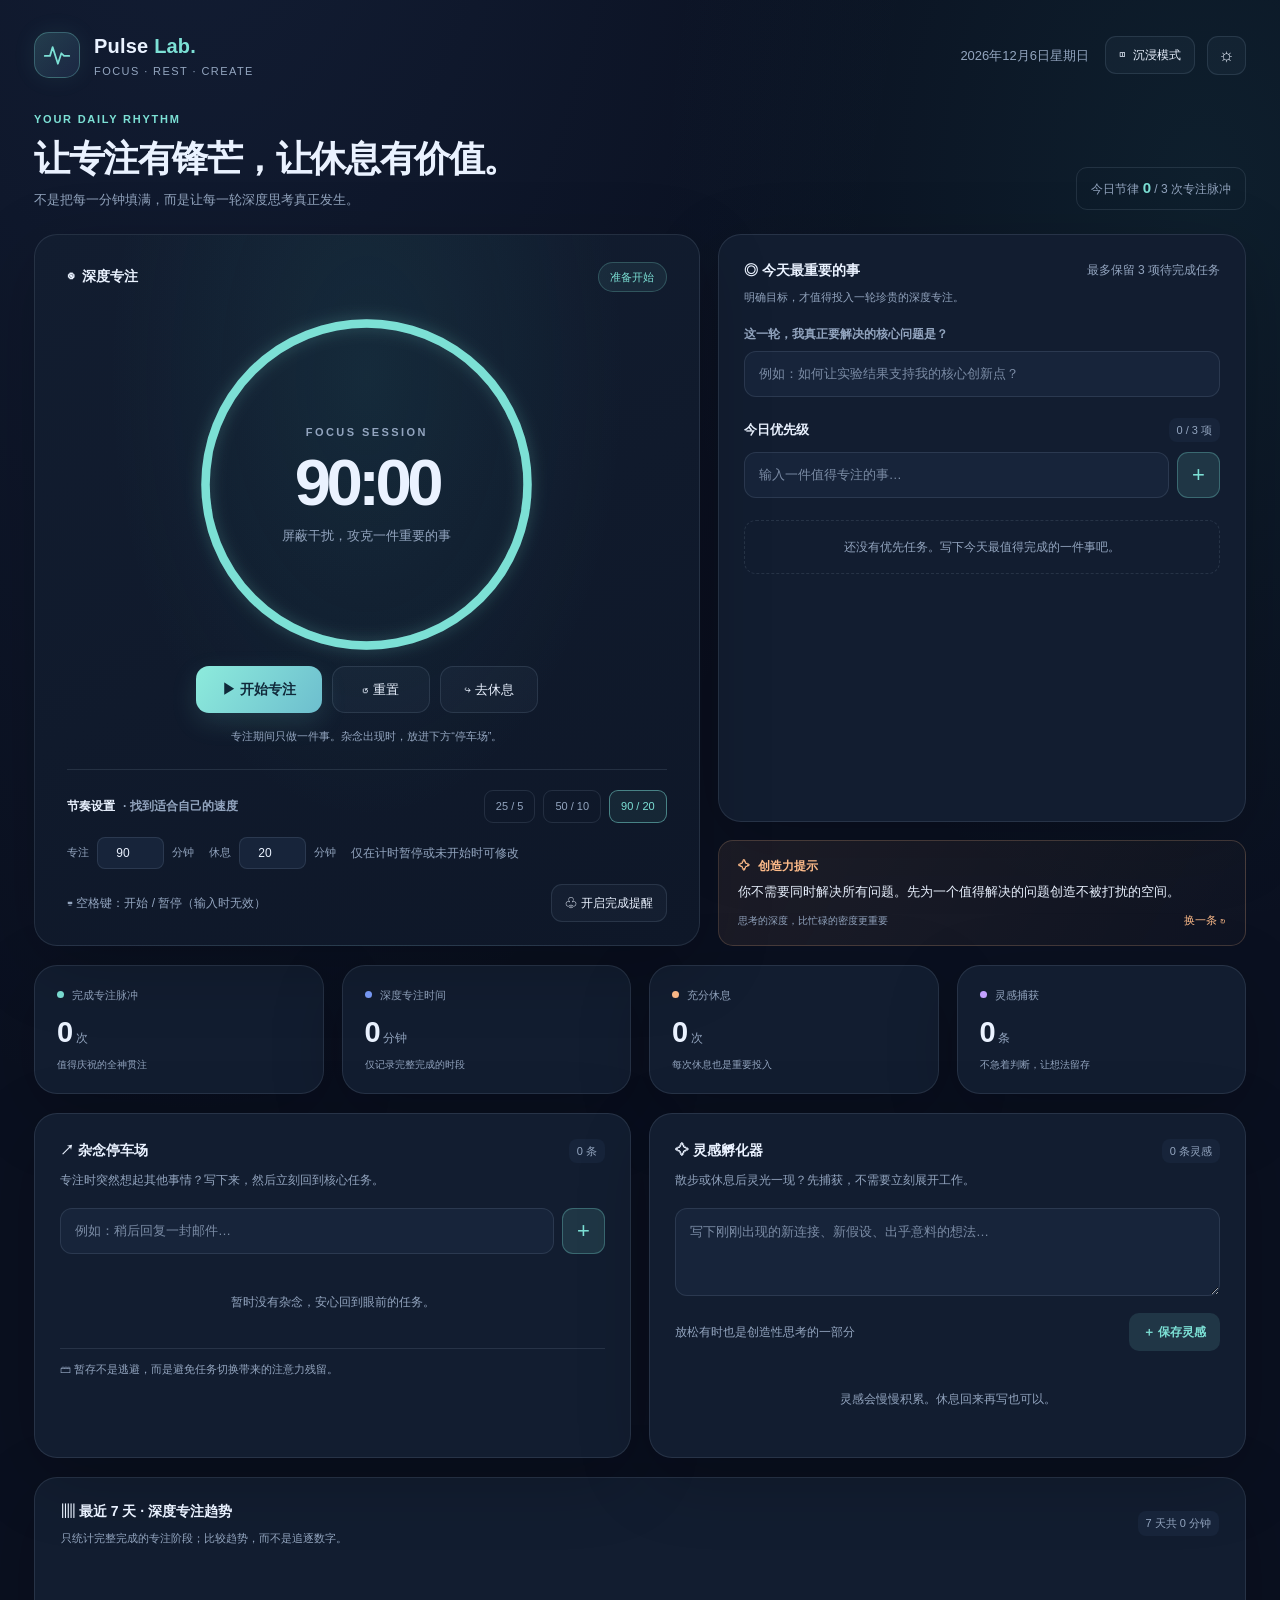
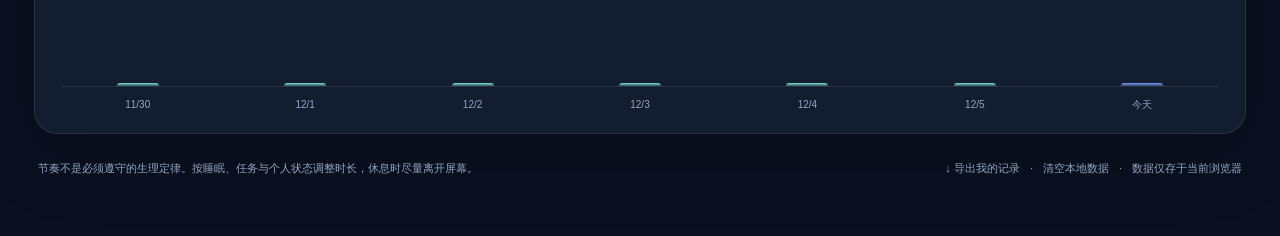
==== attention_control_pulse.html @ 379238f5 "Add interactive html page" ====
<!DOCTYPE html>
<html lang="zh-CN">
<head>
  <meta charset="UTF-8" />
  <meta name="viewport" content="width=device-width, initial-scale=1.0" />
  <meta name="color-scheme" content="dark light" />
  <meta name="description" content="专注脉冲：将深度专注、真正休息与灵感孵化组合为一套可持续的工作节奏。" />
  <title>Pulse Lab · 专注脉冲创造力工作台</title>
  <style>
    :root {
      --bg: #0a1020; --bg2:#0e1728; --card: #121d30; --card2: #17243a;
      --line: rgba(177,200,225,.13); --fg: #eaf2ff; --muted: #93a5bf;
      --accent: #7ce0d5; --accent2: #7b9dfb; --warm: #ffbc8a; --red: #ff8f9a;
      --shadow: 0 20px 75px rgba(0,0,0,.2); --radius: 23px;
    }
    body.light {
      --bg: #f3f7fb; --bg2:#eaf1f9; --card: #fff; --card2: #f2f7fc;
      --line: rgba(39,68,94,.13); --fg: #182b43; --muted: #697d97;
      --accent: #0b9689; --accent2: #5979df; --warm: #bb6a26; --red: #db5361;
      --shadow: 0 18px 55px rgba(37,61,104,.075);
    }
    * {box-sizing: border-box}
    html {scroll-behavior:smooth}
    body {margin:0; min-height:100vh; background:radial-gradient(ellipse at 15% -20%,rgba(73,115,180,.15),transparent 48%),radial-gradient(ellipse at 94% 10%,rgba(49,163,159,.10),transparent 32%),var(--bg);font-family:Inter,-apple-system,BlinkMacSystemFont,"Segoe UI","PingFang SC","Microsoft YaHei",sans-serif;color:var(--fg);line-height:1.5;transition:background .3s,color .3s}
    button,input,textarea {font:inherit} button{cursor:pointer} button:disabled{opacity:.48;cursor:not-allowed}
    button:focus-visible,input:focus-visible,textarea:focus-visible {outline:2px solid var(--accent);outline-offset:3px}
    .wrap{max-width:1390px;margin:0 auto;padding:31px 34px 55px}
    .header{display:flex;align-items:center;justify-content:space-between;gap:16px;padding-bottom:31px}
    .brand{display:flex;align-items:center;gap:14px}
    .logo{width:46px;height:46px;border:1px solid rgba(124,224,213,.3);border-radius:15px;display:grid;place-items:center;background:linear-gradient(135deg,rgba(124,224,213,.18),rgba(123,157,251,.1));box-shadow:0 0 25px rgba(124,224,213,.08)}
    .logo svg{width:28px;height:28px;stroke:var(--accent);fill:none;stroke-width:2;stroke-linecap:round;stroke-linejoin:round}
    .brand-name{font-size:20px;font-weight:800;letter-spacing:.01em}.brand-name span{color:var(--accent)}
    .brand-sub{font-size:11px;color:var(--muted);letter-spacing:.13em;margin-top:2px}
    .header-right{display:flex;align-items:center;gap:12px;flex-wrap:wrap;justify-content:flex-end}
    .date{font-size:13px;color:var(--muted);padding-right:4px}
    .iconbtn,.outline-btn,.ghostbtn{border:1px solid var(--line);background:rgba(128,155,195,.055);color:var(--fg);border-radius:11px;padding:9px 13px;font-size:12px;display:inline-flex;align-items:center;justify-content:center;gap:8px;transition:.2s}
    .iconbtn:hover,.outline-btn:hover,.ghostbtn:hover{background:rgba(128,155,195,.13);border-color:rgba(124,224,213,.35)}
    .iconbtn{width:39px;height:39px;padding:0;font-size:18px}
    .page-title{display:flex;align-items:flex-end;justify-content:space-between;gap:15px;margin-bottom:24px}
    h1{margin:0;font-size:clamp(24px,3.2vw,36px);letter-spacing:-.04em;line-height:1.2;font-weight:790}
    .lead{margin:10px 0 0;font-size:13px;color:var(--muted)}
    .eyebrow{font-size:11px;color:var(--accent);font-weight:800;letter-spacing:.16em;margin-bottom:10px}
    .daily-marker{border:1px solid var(--line);padding:9px 14px;border-radius:11px;color:var(--muted);font-size:12px;white-space:nowrap}
    .daily-marker b{color:var(--accent);font-size:15px}
    .primary-grid{display:grid;grid-template-columns:minmax(0,1.26fr) minmax(365px,1fr);gap:18px;align-items:stretch}
    .card{background:var(--card);border:1px solid var(--line);border-radius:var(--radius);box-shadow:var(--shadow);overflow:hidden}
    .timer-card{position:relative;background:radial-gradient(ellipse at 50% 20%,rgba(52,151,151,.12),transparent 55%),linear-gradient(154deg,var(--card),var(--bg2));padding:27px 32px 23px;min-height:584px}
    .timer-card.break{background:radial-gradient(ellipse at 50% 20%,rgba(255,178,119,.1),transparent 55%),linear-gradient(154deg,var(--card),var(--bg2))}
    .section-head{display:flex;align-items:center;justify-content:space-between;gap:12px}
    .section-label{display:flex;gap:8px;align-items:center;font-size:14px;font-weight:750}
    .small-muted{font-size:12px;color:var(--muted)}
    .status-pill{font-size:11px;letter-spacing:.02em;color:var(--accent);background:rgba(124,224,213,.08);border:1px solid rgba(124,224,213,.23);padding:6px 11px;border-radius:99px;white-space:nowrap}
    .timer-card.break .status-pill{color:var(--warm);background:rgba(255,188,138,.09);border-color:rgba(255,188,138,.24)}
    .ring-container{position:relative;margin:10px auto 0;width:min(365px,100%);aspect-ratio:1;display:grid;place-items:center}
    .timer-ring{width:100%;height:100%;transform:rotate(-90deg);overflow:visible}
    .ring-track,.ring-prog{fill:none;stroke-width:8}
    .ring-track{stroke:var(--line)}
    .ring-prog{stroke:var(--accent);stroke-linecap:round;stroke-dasharray:942.478;stroke-dashoffset:0;filter:drop-shadow(0 0 7px rgba(124,224,213,.28));transition:stroke-dashoffset .28s linear,stroke .25s}
    .timer-card.break .ring-prog{stroke:var(--warm);filter:drop-shadow(0 0 7px rgba(255,188,138,.25))}
    .ring-inner{position:absolute;display:flex;flex-direction:column;align-items:center;text-align:center;gap:5px}
    .ring-tag{font-size:11px;letter-spacing:.22em;color:var(--muted);font-weight:750}
    .time{font-variant-numeric:tabular-nums;font-size:clamp(52px,5.1vw,78px);line-height:1.17;font-weight:750;letter-spacing:-.07em}
    .ring-sub{font-size:13px;color:var(--muted);max-width:240px}
    .timer-controls{display:flex;justify-content:center;gap:10px;flex-wrap:wrap;margin-top:-1px}
    .primary-btn{background:linear-gradient(125deg,#8debdc,#6dbece);color:#10293a;border:0;border-radius:13px;padding:13px 26px;font-size:14px;font-weight:800;display:inline-flex;align-items:center;justify-content:center;gap:9px;box-shadow:0 9px 26px rgba(124,224,213,.15);transition:filter .2s,transform .2s}
    .primary-btn:hover{filter:brightness(1.07);transform:translateY(-1px)}
    .timer-card.break .primary-btn{background:linear-gradient(125deg,#ffd1a6,#efad83);box-shadow:0 9px 26px rgba(255,188,138,.12)}
    .control-btn{min-width:98px;padding:12px 16px;font-size:13px;border-radius:13px}
    .timer-hint{text-align:center;color:var(--muted);font-size:11px;margin-top:15px;min-height:18px}
    .settings{border-top:1px solid var(--line);margin-top:23px;padding-top:20px}
    .setting-head{display:flex;align-items:center;justify-content:space-between;gap:10px;margin-bottom:12px}
    .presets{display:flex;gap:8px;flex-wrap:wrap}
    .preset{font-size:11px;color:var(--muted);border:1px solid var(--line);background:transparent;border-radius:9px;padding:7px 11px;transition:.18s}
    .preset.active{color:var(--accent);border-color:rgba(124,224,213,.5);background:rgba(124,224,213,.075)}
    .setting-fields{display:flex;gap:15px;align-items:center;margin-top:14px;flex-wrap:wrap}
    .setting-fields label{font-size:11px;color:var(--muted);display:flex;align-items:center;gap:8px}
    .num{width:67px;background:var(--card2);color:var(--fg);border:1px solid var(--line);border-radius:8px;padding:6px 7px;text-align:center;font-size:12px}
    .num:disabled{opacity:.55}.timer-footer{display:flex;gap:10px;justify-content:space-between;margin-top:15px;align-items:center;flex-wrap:wrap}
    .right-stack{display:flex;flex-direction:column;gap:18px;min-width:0}
    .plan-card{padding:25px 25px 20px;flex:1;min-height:415px}
    .micro{font-size:11px;color:var(--muted);margin-top:8px}
    .question-label{display:block;margin:20px 0 8px;font-size:12px;color:var(--muted);font-weight:650}
    .question-input,.text-input,.text-area{width:100%;border:1px solid var(--line);border-radius:12px;background:var(--card2);color:var(--fg);padding:12px 14px;outline:0;font-size:13px;transition:border .2s}
    .question-input:focus,.text-input:focus,.text-area:focus{border-color:var(--accent)}
    input::placeholder,textarea::placeholder{color:var(--muted);opacity:.8}
    .mini-head{display:flex;justify-content:space-between;align-items:center;margin:21px 0 10px}
    .mini-head h3{margin:0;font-size:13px;font-weight:730}
    .countbadge{font-size:11px;color:var(--muted);background:var(--card2);border-radius:8px;padding:4px 8px}
    .task-form,.note-form{display:flex;gap:8px;align-items:stretch}
    .task-form .text-input,.note-form .text-input{flex:1;min-width:0}
    .addbtn{width:43px;flex:0 0 43px;border:1px solid rgba(124,224,213,.3);border-radius:11px;background:rgba(124,224,213,.13);font-size:22px;color:var(--accent)}
    .task-list{display:flex;flex-direction:column;gap:8px;margin-top:12px}
    .task{display:flex;align-items:center;gap:9px;background:var(--card2);border:1px solid transparent;border-radius:12px;padding:10px 9px;min-height:47px}
    .task.selected{border-color:rgba(124,224,213,.34);background:linear-gradient(90deg,rgba(124,224,213,.065),var(--card2))}
    .task.done{opacity:.62}
    .radio-task{width:18px;height:18px;flex:0 0 18px;accent-color:var(--accent);cursor:pointer}
    .task-title{flex:1;min-width:0;color:var(--fg);font-size:12px;overflow-wrap:anywhere;cursor:pointer}
    .task.done .task-title{text-decoration:line-through;color:var(--muted)}
    .task-count{font-size:10px;color:var(--muted);white-space:nowrap}
    .tiny-btn{background:transparent;color:var(--muted);font-size:15px;border:0;padding:3px 5px;border-radius:5px}
    .tiny-btn:hover{color:var(--red);background:rgba(255,133,152,.08)}
    .empty{color:var(--muted);font-size:12px;text-align:center;border:1px dashed var(--line);padding:17px 10px;border-radius:12px;margin-top:10px}
    .inspiration{border:1px solid rgba(255,188,138,.2);background:linear-gradient(120deg,rgba(255,188,138,.08),rgba(255,188,138,.025));border-radius:15px;padding:16px 19px}
    .inspiration h3{font-size:12px;color:var(--warm);margin:0 0 6px;font-weight:750;display:flex;align-items:center;gap:8px}
    .inspiration p{font-size:13px;line-height:1.65;margin:0;color:var(--fg)}
    .suggestion-actions{display:flex;justify-content:space-between;align-items:center;gap:8px;margin-top:10px}
    .suggestion-actions small{color:var(--muted);font-size:10px}
    .linkbtn{color:var(--warm);background:none;border:0;padding:0;font-size:11px}
    .stats{display:grid;grid-template-columns:repeat(4,minmax(0,1fr));gap:18px;margin:19px 0}
    .stat{padding:21px 22px}
    .stat-label{font-size:11px;color:var(--muted);display:flex;gap:8px;align-items:center}
    .stat-label .dot{width:7px;height:7px;border-radius:50%;background:var(--accent)}
    .stat:nth-child(2) .dot{background:var(--accent2)}.stat:nth-child(3) .dot{background:var(--warm)}.stat:nth-child(4) .dot{background:#c3a1ff}
    .stat-value{font-size:29px;font-weight:790;letter-spacing:-.045em;margin:8px 0 2px;font-variant-numeric:tabular-nums}
    .stat-value span{font-size:12px;color:var(--muted);font-weight:500;letter-spacing:0;margin-left:4px}
    .stat-caption{font-size:10px;color:var(--muted)}
    .bottom-grid{display:grid;grid-template-columns:1fr 1fr;gap:18px;align-items:start}
    .work-card{padding:25px;min-height:345px}
    .work-card p.desc{font-size:12px;color:var(--muted);margin:8px 0 19px}
    .text-area{resize:vertical;min-height:88px;line-height:1.7}
    .subactions{display:flex;justify-content:space-between;align-items:center;gap:10px;margin-top:10px}
    .small-primary{border:0;border-radius:10px;background:rgba(124,224,213,.13);color:var(--accent);font-weight:700;font-size:12px;padding:10px 14px}
    .notes{max-height:220px;overflow-y:auto;display:flex;flex-direction:column;gap:9px;margin-top:19px}
    .note{display:flex;align-items:flex-start;gap:10px;border-top:1px solid var(--line);padding:11px 0 0}
    .note-content{flex:1;min-width:0;font-size:12px;white-space:pre-wrap;overflow-wrap:anywhere;line-height:1.6}
    .note-meta{font-size:10px;color:var(--muted);margin-top:4px}
    .note-empty{padding:20px 2px;font-size:12px;color:var(--muted);text-align:center}
    .insight{border-top:1px solid var(--line);margin-top:17px;padding-top:12px;font-size:11px;color:var(--muted)}
    .chart-card{margin-top:19px;padding:23px 26px 21px}
    .chart-frame{display:flex;align-items:flex-end;justify-content:space-between;gap:14px;margin-top:24px;height:117px;border-bottom:1px solid var(--line)}
    .chart-col{flex:1;display:flex;align-items:center;flex-direction:column;justify-content:flex-end;gap:8px;height:100%;min-width:0;position:relative}
    .chart-bar{background:linear-gradient(180deg,var(--accent),rgba(124,224,213,.27));width:min(42px,72%);border-radius:7px 7px 0 0;min-height:3px;transition:height .25s;position:relative}
    .chart-bar.today{background:linear-gradient(180deg,var(--accent2),rgba(123,157,251,.28))}
    .chart-bar:hover{filter:brightness(1.18)}
    .chart-figure{position:absolute;top:-21px;left:50%;transform:translateX(-50%);font-size:10px;color:var(--muted);white-space:nowrap}
    .chart-days{display:grid;grid-template-columns:repeat(7,1fr);gap:14px;margin-top:10px;text-align:center;font-size:10px;color:var(--muted)}
    .footer{display:flex;gap:15px;align-items:center;justify-content:space-between;margin-top:22px;padding:0 4px;color:var(--muted);font-size:11px;flex-wrap:wrap}
    .footer-actions{display:flex;gap:10px;align-items:center}
    .footer-actions button{border:0;background:none;color:var(--muted);font-size:11px;padding:4px 0}
    .footer-actions button:hover{color:var(--accent)}
    #toast{position:fixed;bottom:24px;left:50%;transform:translate(-50%,16px);background:#263b4d;color:#f5fffd;padding:12px 20px;border:1px solid rgba(124,224,213,.22);border-radius:12px;box-shadow:0 16px 48px rgba(0,0,0,.3);font-size:13px;opacity:0;visibility:hidden;z-index:100;transition:.3s;max-width:min(95vw,500px);text-align:center}
    #toast.show{transform:translate(-50%,0);opacity:1;visibility:visible}
    .dialog-wrap{position:fixed;inset:0;background:rgba(2,9,20,.76);backdrop-filter:blur(9px);display:grid;place-items:center;padding:16px;z-index:200}
    .dialog-wrap[hidden]{display:none}
    .dialog{background:var(--card);border:1px solid var(--line);border-radius:23px;max-width:445px;width:100%;box-shadow:0 35px 100px rgba(0,0,0,.4);padding:28px}
    .dialog-tag{color:var(--accent);font-size:11px;font-weight:700;letter-spacing:.14em}
    .dialog h2{font-size:24px;margin:10px 0 6px}.dialog p{font-size:12px;color:var(--muted);margin:0 0 18px}
    .dialog textarea{min-height:100px}
    .dialog-actions{display:flex;gap:10px;justify-content:flex-end;margin-top:15px}
    .zen .wrap{max-width:950px;display:flex;flex-direction:column;align-items:stretch;min-height:100vh;justify-content:center}
    .zen .page-title,.zen .right-stack,.zen .stats,.zen .bottom-grid,.zen .chart-card,.zen .footer{display:none}
    .zen .primary-grid{display:block}.zen .timer-card{min-height:620px;box-shadow:0 0 100px rgba(124,224,213,.05)}
    .zen .timer-card .settings{display:none}.zen .ring-container{width:min(430px,100%)}
    @media(max-width:970px){.primary-grid{grid-template-columns:1fr}.right-stack{display:grid;grid-template-columns:1fr 1fr;align-items:stretch}.plan-card{min-height:0}.stats{gap:11px}.timer-card{min-height:0}}
    @media(max-width:670px){.wrap{padding:22px 15px 30px}.header{align-items:flex-start}.brand-name{font-size:17px}.header-right{gap:7px}.date{display:none}.page-title{align-items:flex-start;flex-direction:column}.primary-grid{gap:13px}.right-stack{grid-template-columns:1fr;gap:13px}.timer-card{padding:21px 17px 19px}.ring-container{width:min(340px,100%);margin:12px auto 0}.time{font-size:60px}.plan-card,.work-card{padding:20px}.stats{grid-template-columns:1fr 1fr;gap:11px;margin:13px 0}.stat{padding:17px}.stat-value{font-size:25px}.bottom-grid{grid-template-columns:1fr;gap:13px}.chart-card{margin-top:13px;padding:20px}.chart-frame{gap:8px}.chart-days{gap:8px}.footer{align-items:flex-start}.control-btn{min-width:78px}.presets{gap:6px}.setting-head{align-items:flex-start;flex-direction:column}.timer-controls{gap:8px}.primary-btn{padding:12px 18px}.zen .wrap{justify-content:flex-start}}
    @media(prefers-reduced-motion:reduce){*,*:before,*:after{scroll-behavior:auto!important;transition:none!important;animation:none!important}}
  </style>
</head>
<body>
  <div class="wrap">
    <header class="header">
      <div class="brand"><div class="logo" aria-hidden="true"><svg viewBox="0 0 32 32"><path d="M2 17h6l3-10 6 19 4-12 3 3h6"/></svg></div><div><div class="brand-name">Pulse <span>Lab.</span></div><div class="brand-sub">FOCUS · REST · CREATE</div></div></div>
      <div class="header-right"><span class="date" id="todayDate"></span><button class="outline-btn" id="zenBtn" title="隐藏其他模块，只保留计时器">◫ <span id="zenText">沉浸模式</span></button><button class="iconbtn" id="themeBtn" aria-label="切换深色或浅色主题" title="切换主题">☼</button></div>
    </header>
    <div class="page-title"><div><div class="eyebrow">YOUR DAILY RHYTHM</div><h1>让专注有锋芒，让休息有价值。</h1><p class="lead">不是把每一分钟填满，而是让每一轮深度思考真正发生。</p></div><div class="daily-marker">今日节律 <b id="marker">0</b> / 3 次专注脉冲</div></div>
    <main>
      <section class="primary-grid" aria-label="专注计时与任务规划">
        <div class="card timer-card" id="timerCard">
          <div class="section-head"><div class="section-label"><span aria-hidden="true">◉</span><span id="timerHeading">深度专注</span></div><span class="status-pill" id="timerStatus">准备开始</span></div>
          <div class="ring-container">
            <svg class="timer-ring" viewBox="0 0 340 340" aria-hidden="true"><circle class="ring-track" cx="170" cy="170" r="150"></circle><circle class="ring-prog" id="progressRing" cx="170" cy="170" r="150"></circle></svg>
            <div class="ring-inner"><div class="ring-tag" id="ringTag">FOCUS SESSION</div><div class="time" id="timeText" role="timer" aria-live="off">90:00</div><div class="ring-sub" id="ringSub">选定一项重要任务，屏蔽干扰</div></div>
          </div>
          <div class="timer-controls"><button class="primary-btn" id="startPauseBtn">▶ 开始专注</button><button class="outline-btn control-btn" id="resetBtn">↺ 重置</button><button class="outline-btn control-btn" id="skipBtn">↪ 去休息</button></div>
          <div class="timer-hint" id="timerHint">完成专注后，再进入真正的休息；两阶段不会自动连续播放。</div>
          <div class="settings">
            <div class="setting-head"><div class="section-label" style="font-size:12px">节奏设置 <span class="small-muted">· 找到适合自己的速度</span></div><div class="presets" role="group" aria-label="专注与休息时长预设"><button class="preset" data-focus="25" data-break="5">25 / 5</button><button class="preset" data-focus="50" data-break="10">50 / 10</button><button class="preset" data-focus="90" data-break="20">90 / 20</button></div></div>
            <div class="setting-fields"><label for="focusMin">专注 <input class="num" id="focusMin" type="number" min="5" max="180" step="5" value="90" inputmode="numeric" /> 分钟</label><label for="breakMin">休息 <input class="num" id="breakMin" type="number" min="1" max="60" step="1" value="20" inputmode="numeric" /> 分钟</label><span class="small-muted" id="settingsHint">仅在计时暂停或未开始时可修改</span></div>
            <div class="timer-footer"><span class="small-muted">⌨ 空格键：开始 / 暂停（输入时无效）</span><button class="ghostbtn" id="notifyBtn" title="允许系统通知用于完成提醒">♧ 开启完成提醒</button></div>
          </div>
        </div>
        <div class="right-stack">
          <div class="card plan-card">
            <div class="section-head"><div class="section-label">◎ 今天最重要的事</div><span class="small-muted">最多保留 3 项待完成任务</span></div>
            <p class="micro">明确目标，才值得投入一轮珍贵的深度专注。</p>
            <label class="question-label" for="coreQuestion">这一轮，我真正要解决的核心问题是？</label>
            <input class="question-input" type="text" maxlength="180" id="coreQuestion" placeholder="例如：如何让实验结果支持我的核心创新点？" />
            <div class="mini-head"><h3>今日优先级</h3><span class="countbadge" id="taskBadge">0 / 3 项</span></div>
            <form id="taskForm" class="task-form"><input id="taskInput" class="text-input" type="text" maxlength="120" autocomplete="off" placeholder="输入一件值得专注的事…" aria-label="添加任务" /><button class="addbtn" type="submit" aria-label="添加任务">+</button></form>
            <div class="task-list" id="taskList"></div>
          </div>
          <div class="inspiration"><h3>✧ <span id="promptTitle">创造力提示</span></h3><p id="promptText">你不需要同时解决所有问题。先为一个值得解决的问题创造不被打扰的空间。</p><div class="suggestion-actions"><small id="promptFoot">思考的深度，比忙碌的密度更重要</small><button id="promptBtn" class="linkbtn">换一条 ↻</button></div></div>
        </div>
      </section>
      <section class="stats" aria-label="今日效率统计"><div class="card stat"><div class="stat-label"><i class="dot"></i> 完成专注脉冲</div><div class="stat-value" id="statFocus">0<span>次</span></div><div class="stat-caption">值得庆祝的全神贯注</div></div><div class="card stat"><div class="stat-label"><i class="dot"></i> 深度专注时间</div><div class="stat-value" id="statTime">0<span>分钟</span></div><div class="stat-caption">仅记录完整完成的时段</div></div><div class="card stat"><div class="stat-label"><i class="dot"></i> 充分休息</div><div class="stat-value" id="statBreaks">0<span>次</span></div><div class="stat-caption">每次休息也是重要投入</div></div><div class="card stat"><div class="stat-label"><i class="dot"></i> 灵感捕获</div><div class="stat-value" id="statIdeas">0<span>条</span></div><div class="stat-caption">不急着判断，让想法留存</div></div></section>
      <section class="bottom-grid" aria-label="杂念暂存与创意孵化">
        <div class="card work-card"><div class="section-head"><div class="section-label">↗ 杂念停车场</div><span class="countbadge" id="distractionCount">0 条</span></div><p class="desc">专注时突然想起其他事情？写下来，然后立刻回到核心任务。</p><form id="distractionForm" class="note-form"><input class="text-input" type="text" maxlength="240" id="distractionInput" autocomplete="off" placeholder="例如：稍后回复一封邮件…" aria-label="暂存杂念" /><button class="addbtn" type="submit" aria-label="暂存杂念">+</button></form><div class="notes" id="distractionList"></div><div class="insight">🗃 暂存不是逃避，而是避免任务切换带来的注意力残留。</div></div>
        <div class="card work-card"><div class="section-head"><div class="section-label">✧ 灵感孵化器</div><span class="countbadge" id="ideasCount">0 条灵感</span></div><p class="desc">散步或休息后灵光一现？先捕获，不需要立刻展开工作。</p><form id="ideaForm"><textarea class="text-area" maxlength="1200" id="ideaInput" placeholder="写下刚刚出现的新连接、新假设、出乎意料的想法…" aria-label="记录灵感"></textarea><div class="subactions"><span class="small-muted">放松有时也是创造性思考的一部分</span><button type="submit" class="small-primary">＋ 保存灵感</button></div></form><div class="notes" id="ideaList"></div></div>
      </section>
      <section class="card chart-card" aria-label="最近七天专注趋势"><div class="section-head"><div><div class="section-label">▥ 最近 7 天 · 深度专注趋势</div><div class="micro">只统计完整完成的专注阶段；比较趋势，而不是追逐数字。</div></div><span class="countbadge" id="weekSum">7 天共 0 分钟</span></div><div class="chart-frame" id="chartBars"></div><div class="chart-days" id="chartDays"></div></section>
    </main>
    <footer class="footer"><span>节奏不是必须遵守的生理定律。按睡眠、任务与个人状态调整时长，休息时尽量离开屏幕。</span><div class="footer-actions"><button id="exportBtn">↓ 导出我的记录</button><span>·</span><button id="clearBtn">清空本地数据</button><span>·</span><span>数据仅存于当前浏览器</span></div></footer>
  </div>
  <div id="toast" role="status" aria-live="polite"></div>
  <div id="reflectionModal" class="dialog-wrap" hidden><div class="dialog" role="dialog" aria-modal="true" aria-labelledby="reflectionTitle"><div class="dialog-tag">SESSION COMPLETE ✦</div><h2 id="reflectionTitle">这一轮，做得很好。</h2><p>你的专注已经记录。用一句话留下进展，再让自己真正休息。</p><label class="question-label" for="reflectionInput">本轮的进展 / 下一步（可选）</label><textarea id="reflectionInput" class="text-area" maxlength="500" placeholder="例如：厘清了攻击假设，但对照实验还需要补充…"></textarea><div class="dialog-actions"><button id="skipReflection" class="outline-btn">暂不记录</button><button id="saveReflection" class="primary-btn">保存并去休息</button></div></div></div>
<script>
(() => {
  'use strict';
  const $ = id => document.getElementById(id);
  const STORAGE_KEY = 'pulse-lab-v1';
  const localDay = (d = new Date()) => `${d.getFullYear()}-${String(d.getMonth()+1).padStart(2,'0')}-${String(d.getDate()).padStart(2,'0')}`;
  const uid = () => Date.now().toString(36) + Math.random().toString(36).slice(2,8);
  const defaultState = () => ({settings:{focus:90,break:20,theme:'dark',sound:false},timer:{phase:'focus',remaining:5400,length:5400,endsAt:null,running:false,sessionTask:null},tasks:[],selectedTask:null,question:'',distractions:[],ideas:[],sessions:[],promptIndex:0});
  function load(){try{const raw=localStorage.getItem(STORAGE_KEY);if(!raw)return defaultState();const parsed=JSON.parse(raw),def=defaultState();return {...def,...parsed,settings:{...def.settings,...parsed.settings},timer:{...def.timer,...parsed.timer},tasks:Array.isArray(parsed.tasks)?parsed.tasks:[],sessions:Array.isArray(parsed.sessions)?parsed.sessions:[],ideas:Array.isArray(parsed.ideas)?parsed.ideas:[],distractions:Array.isArray(parsed.distractions)?parsed.distractions:[]};}catch(e){return defaultState();}}
  let s=load(), toastHandle=null, lastActiveMinute=-1;
  const save=()=>{try{localStorage.setItem(STORAGE_KEY,JSON.stringify(s));}catch(e){/* In private mode, in-memory session still works. */}};
  const toast=msg=>{const el=$('toast');el.textContent=msg;el.classList.add('show');clearTimeout(toastHandle);toastHandle=setTimeout(()=>el.classList.remove('show'),3600)};
  const focusPrompts=[
    ['创造力提示','你不需要同时解决所有问题。先为一个值得解决的问题创造不被打扰的空间。','思考的深度，比忙碌的密度更重要'],
    ['收窄问题','如果这轮只允许取得一项进展，哪一项最能推动整个项目？','单一、具体、可描述的目标更容易投入'],
    ['打破惯性','试着问自己：我现在默认成立的一个假设，真的有证据吗？','复杂问题常常从一个好问题开始'],
    ['深入而非切换','碰到困难时，先在草稿纸写出卡住的地方，不必立刻去看消息。','先辨认阻碍，再寻找解法']
  ];
  const breakPrompts=[
    ['真正休息','离开屏幕，缓慢走动一会儿。不要拿起手机接收新的信息。','不用追求任何产出'],
    ['视觉放松','走到窗边，看看远处的树、天空或建筑。放松肩颈。','让注意力从任务中撤离'],
    ['自由联想','不用刻意想刚刚的问题。允许大脑自由游走，灵感出现时再记下。','不必强迫灵感发生'],
    ['身体恢复','喝水、轻度伸展或闭目休息。让这段时间真正属于恢复。','休息并不是另一项绩效任务']
  ];
  function setupDate(){const d=new Date();$('todayDate').textContent=new Intl.DateTimeFormat('zh-CN',{year:'numeric',month:'long',day:'numeric',weekday:'long'}).format(d)}
  function playTone(){try{const AC=window.AudioContext||window.webkitAudioContext;if(!AC)return;const ctx=new AC();[0,0.21,0.42].forEach((t,i)=>{const osc=ctx.createOscillator(),gain=ctx.createGain();osc.type='sine';osc.frequency.value=[660,784,880][i];gain.gain.setValueAtTime(0.0001,ctx.currentTime+t);gain.gain.exponentialRampToValueAtTime(.075,ctx.currentTime+t+.015);gain.gain.exponentialRampToValueAtTime(.0001,ctx.currentTime+t+.17);osc.connect(gain);gain.connect(ctx.destination);osc.start(ctx.currentTime+t);osc.stop(ctx.currentTime+t+.18)});setTimeout(()=>ctx.close().catch(()=>{}),1200)}catch(e){}}
  function notification(msg){if(s.settings.sound)playTone();if('Notification' in window&&Notification.permission==='granted'&&document.hidden){try{new Notification('Pulse Lab · 阶段完成',{body:msg})}catch(e){}}}
  const fmt=seconds=>{const n=Math.max(0,Math.ceil(seconds)),m=Math.floor(n/60),ss=n%60;return `${String(m).padStart(2,'0')}:${String(ss).padStart(2,'0')}`};
  function actualRemaining(){return s.timer.running&&s.timer.endsAt?Math.max(0,Math.ceil((s.timer.endsAt-Date.now())/1000)):Math.max(0,s.timer.remaining)}
  function chooseNextPhase(){s.timer.phase=s.timer.phase==='focus'?'break':'focus';s.timer.length=(s.timer.phase==='focus'?s.settings.focus:s.settings.break)*60;s.timer.remaining=s.timer.length;s.timer.running=false;s.timer.endsAt=null;s.timer.sessionTask=null;save();renderTimer();renderPrompt()}
  function finishPhase(){
    if(!s.timer.running)return;
    const phase=s.timer.phase,mins=Math.round(s.timer.length/60);
    s.timer.remaining=0;s.timer.running=false;s.timer.endsAt=null;
    s.sessions.push({id:uid(),date:localDay(),time:new Date().toISOString(),phase,minutes:mins,taskId:s.timer.sessionTask||null,taskName:s.tasks.find(t=>t.id===s.timer.sessionTask)?.title||'自由专注',reflection:''});
    if(phase==='focus'&&s.timer.sessionTask){const task=s.tasks.find(t=>t.id===s.timer.sessionTask);if(task)task.pulses=(task.pulses||0)+1}
    save();notification(phase==='focus'?'专注阶段结束。起身休息，让思维自由游走。':'休息结束。准备好后再开始下一轮。');
    chooseNextPhase();renderEverything();
    if(phase==='focus'){$('reflectionInput').value='';$('reflectionModal').hidden=false;setTimeout(()=>$('reflectionInput').focus(),60)}
    else toast('完成一轮真正的休息。现在可以继续深度专注。');
  }
  function updateTimer(){if(s.timer.running){const rem=actualRemaining();if(rem===0){finishPhase();return;}s.timer.remaining=rem;}renderTimerClock();const nowMin=Math.floor(Date.now()/60000);if(lastActiveMinute!==nowMin){lastActiveMinute=nowMin;renderStats();setupDate()}}
  function renderTimerClock(){const t=s.timer,rem=actualRemaining(),display=fmt(rem);$('timeText').textContent=display;document.title=`${t.running?display+' · ':''}Pulse Lab · ${t.phase==='focus'?'深度专注':'真正休息'}`;const circumference=2*Math.PI*150,percent=t.length>0?1-rem/t.length:0;$('progressRing').style.strokeDasharray=String(circumference);$('progressRing').style.strokeDashoffset=String(circumference*Math.max(0,Math.min(1,percent)))}
  function renderTimer(){const t=s.timer,focus=t.phase==='focus';$('timerCard').classList.toggle('break',!focus);$('timerHeading').textContent=focus?'深度专注':'彻底休息';$('timerStatus').textContent=t.running?'正在'+(focus?'专注':'恢复'):t.remaining<t.length?'已暂停':'准备开始';$('ringTag').textContent=focus?'FOCUS SESSION':'RECOVERY SESSION';$('ringSub').textContent=focus?(s.tasks.find(v=>v.id===(t.sessionTask||s.selectedTask))?.title||'屏蔽干扰，攻克一件重要的事'):'让思绪自由游走，暂时离开屏幕';$('startPauseBtn').textContent=t.running?'Ⅱ 暂停计时':focus?'▶ '+(t.remaining<t.length?'继续专注':'开始专注'):'▶ '+(t.remaining<t.length?'继续休息':'开始休息');$('skipBtn').textContent=focus?'↪ 去休息':'↪ 回专注';$('timerHint').textContent=focus?'专注期间只做一件事。杂念出现时，放进下方“停车场”。':'尽可能离开屏幕。休息不是刷手机，也不必强迫自己产生灵感。';$('focusMin').value=s.settings.focus;$('breakMin').value=s.settings.break;['focusMin','breakMin'].forEach(id=>$(id).disabled=t.running);document.querySelectorAll('.preset').forEach(b=>{b.disabled=t.running;b.classList.toggle('active',Number(b.dataset.focus)===s.settings.focus&&Number(b.dataset.break)===s.settings.break)});renderTimerClock()}
  function startPause(){const t=s.timer;if(t.running){t.remaining=actualRemaining();t.running=false;t.endsAt=null;toast(t.phase==='focus'?'已暂停专注计时':'已暂停休息计时')}else{if(t.remaining<=0){t.remaining=t.length;}if(t.phase==='focus'&&!t.sessionTask)t.sessionTask=s.selectedTask;t.endsAt=Date.now()+t.remaining*1000;t.running=true;}save();renderTimer()}
  function resetTimer(){if(s.timer.running&&!confirm('正在计时，确定要重置当前阶段吗？本轮将不计入统计。'))return;s.timer.running=false;s.timer.endsAt=null;s.timer.length=(s.timer.phase==='focus'?s.settings.focus:s.settings.break)*60;s.timer.remaining=s.timer.length;s.timer.sessionTask=null;save();renderTimer();toast('已重置当前计时阶段')}
  function skipPhase(){if(s.timer.running&&!confirm('确定要提前结束当前阶段吗？未完成的阶段不会计入统计。'))return;chooseNextPhase();renderEverything();toast(s.timer.phase==='break'?'已切换到休息阶段':'已切换到专注阶段')}
  function updateSettings(){if(s.timer.running)return;const f=Number($('focusMin').value),b=Number($('breakMin').value);if(!Number.isFinite(f)||!Number.isFinite(b)||f<5||f>180||b<1||b>60){$('focusMin').value=s.settings.focus;$('breakMin').value=s.settings.break;toast('专注时长 5–180 分钟，休息时长 1–60 分钟');return}s.settings.focus=f;s.settings.break=b;s.timer.length=(s.timer.phase==='focus'?f:b)*60;s.timer.remaining=s.timer.length;s.timer.sessionTask=null;save();renderTimer()}
  function preset(f,b){if(s.timer.running)return;s.settings.focus=f;s.settings.break=b;s.timer.length=(s.timer.phase==='focus'?f:b)*60;s.timer.remaining=s.timer.length;s.timer.sessionTask=null;save();renderTimer();toast(`已切换到 ${f} 分钟专注 / ${b} 分钟休息`)}
  function renderTasks(){const list=$('taskList');list.replaceChildren();const undone=s.tasks.filter(t=>!t.done);$('taskBadge').textContent=`${undone.length} / 3 项`;
    if(!s.tasks.length){const el=document.createElement('div');el.className='empty';el.textContent='还没有优先任务。写下今天最值得完成的一件事吧。';list.append(el);return;}
    s.tasks.forEach(t=>{const row=document.createElement('div');row.className=`task${s.selectedTask===t.id?' selected':''}${t.done?' done':''}`;
      const checkbox=document.createElement('input');checkbox.type='checkbox';checkbox.className='radio-task';checkbox.checked=!!t.done;checkbox.setAttribute('aria-label','完成任务：'+t.title);checkbox.addEventListener('change',()=>{t.done=checkbox.checked;if(t.done&&s.selectedTask===t.id)s.selectedTask=s.tasks.find(v=>!v.done)?.id||null;save();renderTasks();renderTimer()});
      const label=document.createElement('div');label.className='task-title';label.textContent=t.title;label.title='点击设为当前专注任务';label.addEventListener('click',()=>{if(t.done)return;s.selectedTask=t.id;save();renderTasks();renderTimer()});
      const count=document.createElement('span');count.className='task-count';count.textContent=t.pulses?`${t.pulses} 次脉冲`:(s.selectedTask===t.id?'当前任务':'');
      const del=document.createElement('button');del.className='tiny-btn';del.type='button';del.textContent='×';del.title='删除任务';del.setAttribute('aria-label','删除任务：'+t.title);del.addEventListener('click',()=>{s.tasks=s.tasks.filter(v=>v.id!==t.id);if(s.selectedTask===t.id)s.selectedTask=s.tasks.find(v=>!v.done)?.id||null;save();renderTasks();renderTimer()});
      row.append(checkbox,label,count,del);list.append(row);
    });
  }
  function addTask(){const title=$('taskInput').value.trim();if(!title)return;if(s.tasks.filter(t=>!t.done).length>=3){toast('今天最多设置 3 项待完成的重要任务。先完成或删除一项。');return;}const t={id:uid(),title,done:false,pulses:0};s.tasks.push(t);if(!s.selectedTask)s.selectedTask=t.id;$('taskInput').value='';save();renderTasks();renderTimer();}
  function noteElement(item,type){const note=document.createElement('div');note.className='note';const body=document.createElement('div');body.style.flex='1';body.style.minWidth='0';const content=document.createElement('div');content.className='note-content';content.textContent=item.text;const when=document.createElement('div');when.className='note-meta';when.textContent=new Date(item.time).toLocaleString('zh-CN',{month:'numeric',day:'numeric',hour:'2-digit',minute:'2-digit'});body.append(content,when);const del=document.createElement('button');del.className='tiny-btn';del.textContent='×';del.title='删除记录';del.setAttribute('aria-label','删除记录');del.addEventListener('click',()=>{s[type]=s[type].filter(v=>v.id!==item.id);save();renderNotes();renderStats()});note.append(body,del);return note}
  function renderNotes(){[['distractions','distractionList','暂时没有杂念，安心回到眼前的任务。'],['ideas','ideaList','灵感会慢慢积累。休息回来再写也可以。']].forEach(([type,listId,hint])=>{const list=$(listId);list.replaceChildren();const items=[...s[type]].reverse().slice(0,20);if(items.length===0){const empty=document.createElement('div');empty.className='note-empty';empty.textContent=hint;list.append(empty)}else items.forEach(item=>list.append(noteElement(item,type)))});$('distractionCount').textContent=`${s.distractions.length} 条`;$('ideasCount').textContent=`${s.ideas.length} 条灵感`}
  function addNote(type,inputId){const val=$(inputId).value.trim();if(!val)return;s[type].push({id:uid(),text:val,time:new Date().toISOString(),date:localDay()});$(inputId).value='';save();renderNotes();renderStats();toast(type==='ideas'?'灵感已保存。先记录，稍后再检验。':'已暂存，继续专注眼前的任务。')}
  function renderPrompt(){const arr=s.timer.phase==='focus'?focusPrompts:breakPrompts;const prompt=arr[s.promptIndex%arr.length];$('promptTitle').textContent=prompt[0];$('promptText').textContent=prompt[1];$('promptFoot').textContent=prompt[2]}
  function renderStats(){const today=localDay(),ses=s.sessions.filter(v=>v.date===today),f=ses.filter(v=>v.phase==='focus'),r=ses.filter(v=>v.phase==='break'),minutes=f.reduce((a,b)=>a+b.minutes,0),ideas=s.ideas.filter(v=>v.date===today).length;$('statFocus').innerHTML=`${f.length}<span>次</span>`;$('statTime').innerHTML=`${minutes}<span>分钟</span>`;$('statBreaks').innerHTML=`${r.length}<span>次</span>`;$('statIdeas').innerHTML=`${ideas}<span>条</span>`;$('marker').textContent=f.length;renderChart()}
  function renderChart(){const dates=Array.from({length:7},(_,i)=>{const d=new Date();d.setHours(12,0,0,0);d.setDate(d.getDate()-(6-i));return {day:localDay(d),label:new Intl.DateTimeFormat('zh-CN',{month:'numeric',day:'numeric'}).format(d)}});const values=dates.map(({day})=>s.sessions.filter(v=>v.date===day&&v.phase==='focus').reduce((sum,v)=>sum+v.minutes,0));const mx=Math.max(...values,1),frame=$('chartBars'),axis=$('chartDays');frame.replaceChildren();axis.replaceChildren();dates.forEach((d,i)=>{const col=document.createElement('div');col.className='chart-col';const bar=document.createElement('div');bar.className='chart-bar'+(i===6?' today':'');bar.style.height=`${Math.max(3,values[i]/mx*86)}px`;bar.title=`${d.label}：${values[i]} 分钟`;const n=document.createElement('span');n.className='chart-figure';n.textContent=values[i]===0?'':values[i]+'m';bar.append(n);col.append(bar);frame.append(col);const label=document.createElement('span');label.textContent=i===6?'今天':d.label;axis.append(label)});$('weekSum').textContent=`7 天共 ${values.reduce((a,b)=>a+b,0)} 分钟`}
  function renderEverything(){renderTimer();renderTasks();renderNotes();renderStats();renderPrompt();$('coreQuestion').value=s.question;$('themeBtn').textContent=s.settings.theme==='light'?'☾':'☼';document.body.classList.toggle('light',s.settings.theme==='light');}
  function exportData(){const data={exportedAt:new Date().toISOString(),description:'Pulse Lab 本地任务、灵感与计时记录',...s,timer:{...s.timer,running:false,endsAt:null,remaining:actualRemaining()}};const blob=new Blob([JSON.stringify(data,null,2)],{type:'application/json;charset=utf-8'});const url=URL.createObjectURL(blob),a=document.createElement('a');a.href=url;a.download=`Pulse-Lab-记录-${localDay()}.json`;document.body.append(a);a.click();a.remove();setTimeout(()=>URL.revokeObjectURL(url),1000);toast('已导出 JSON 记录文件')}
  // Restore a running countdown by absolute deadline. An elapsed session is registered only once.
  function restore(){if(s.timer.running){if(Number.isFinite(s.timer.endsAt)){if(s.timer.endsAt<=Date.now()){finishPhase();}else s.timer.remaining=actualRemaining()}else{s.timer.running=false;s.timer.endsAt=null;save()}}}
  $('startPauseBtn').addEventListener('click',startPause);$('resetBtn').addEventListener('click',resetTimer);$('skipBtn').addEventListener('click',skipPhase);
  $('focusMin').addEventListener('change',updateSettings);$('breakMin').addEventListener('change',updateSettings);
  document.querySelectorAll('.preset').forEach(b=>b.addEventListener('click',()=>preset(Number(b.dataset.focus),Number(b.dataset.break))));
  $('taskForm').addEventListener('submit',e=>{e.preventDefault();addTask()});
  $('distractionForm').addEventListener('submit',e=>{e.preventDefault();addNote('distractions','distractionInput')});
  $('ideaForm').addEventListener('submit',e=>{e.preventDefault();addNote('ideas','ideaInput')});
  $('coreQuestion').addEventListener('input',e=>{s.question=e.target.value;save()});
  $('promptBtn').addEventListener('click',()=>{s.promptIndex++;save();renderPrompt()});
  $('themeBtn').addEventListener('click',()=>{s.settings.theme=s.settings.theme==='light'?'dark':'light';save();renderEverything()});
  $('zenBtn').addEventListener('click',()=>{const on=document.body.classList.toggle('zen');$('zenText').textContent=on?'退出沉浸':'沉浸模式';$('zenBtn').setAttribute('aria-pressed',String(on));window.scrollTo({top:0,behavior:'smooth'})});
  $('notifyBtn').addEventListener('click',async()=>{if(!('Notification' in window)){toast('此浏览器不支持系统通知；计时器仍可正常使用');return}if(Notification.permission==='granted'){s.settings.sound=!s.settings.sound;save();$('notifyBtn').textContent=s.settings.sound?'♫ 声音提醒已开':'♧ 系统通知已开';toast(s.settings.sound?'已开启提示音与系统通知':'系统通知已启用；提示音已关闭');return}try{const p=await Notification.requestPermission();toast(p==='granted'?'通知权限已启用。浏览器后台计时结束时可发送提醒。':'未开启系统通知；计时仍可正常使用。');$('notifyBtn').textContent=p==='granted'?'♧ 系统通知已开':'♧ 开启完成提醒'}catch(e){toast('系统通知不可用。某些本地文件环境会限制此功能。')}});
  $('saveReflection').addEventListener('click',()=>{const val=$('reflectionInput').value.trim();if(val){const entry=[...s.sessions].reverse().find(v=>v.phase==='focus'&&!v.reflection);if(entry)entry.reflection=val;save();} $('reflectionModal').hidden=true;toast('专注已记录。现在离开屏幕，给自己一段休息。')});
  $('skipReflection').addEventListener('click',()=>{$('reflectionModal').hidden=true;toast('已进入休息阶段。现在可以离开屏幕。')});
  $('exportBtn').addEventListener('click',exportData);
  $('clearBtn').addEventListener('click',()=>{if(!confirm('确定清空所有任务、笔记、灵感与历史统计吗？此操作无法撤销。'))return;const theme=s.settings.theme;s=defaultState();s.settings.theme=theme;save();renderEverything();toast('本地记录已清空')});
  window.addEventListener('keydown',e=>{if(e.code==='Space'&&!e.repeat&&!['INPUT','TEXTAREA','BUTTON','SELECT'].includes(document.activeElement?.tagName)&&$('reflectionModal').hidden){e.preventDefault();startPause()}if(e.key==='Escape'&&!$('reflectionModal').hidden){$('skipReflection').click()}else if(e.key==='Escape'&&document.body.classList.contains('zen')){$('zenBtn').click()}});
  window.addEventListener('focus',updateTimer);document.addEventListener('visibilitychange',()=>{if(!document.hidden)updateTimer()});
  restore();renderEverything();setupDate();if('Notification' in window&&Notification.permission==='granted')$('notifyBtn').textContent='♧ 系统通知已开';setInterval(updateTimer,350);
})();
</script>
</body>
</html>
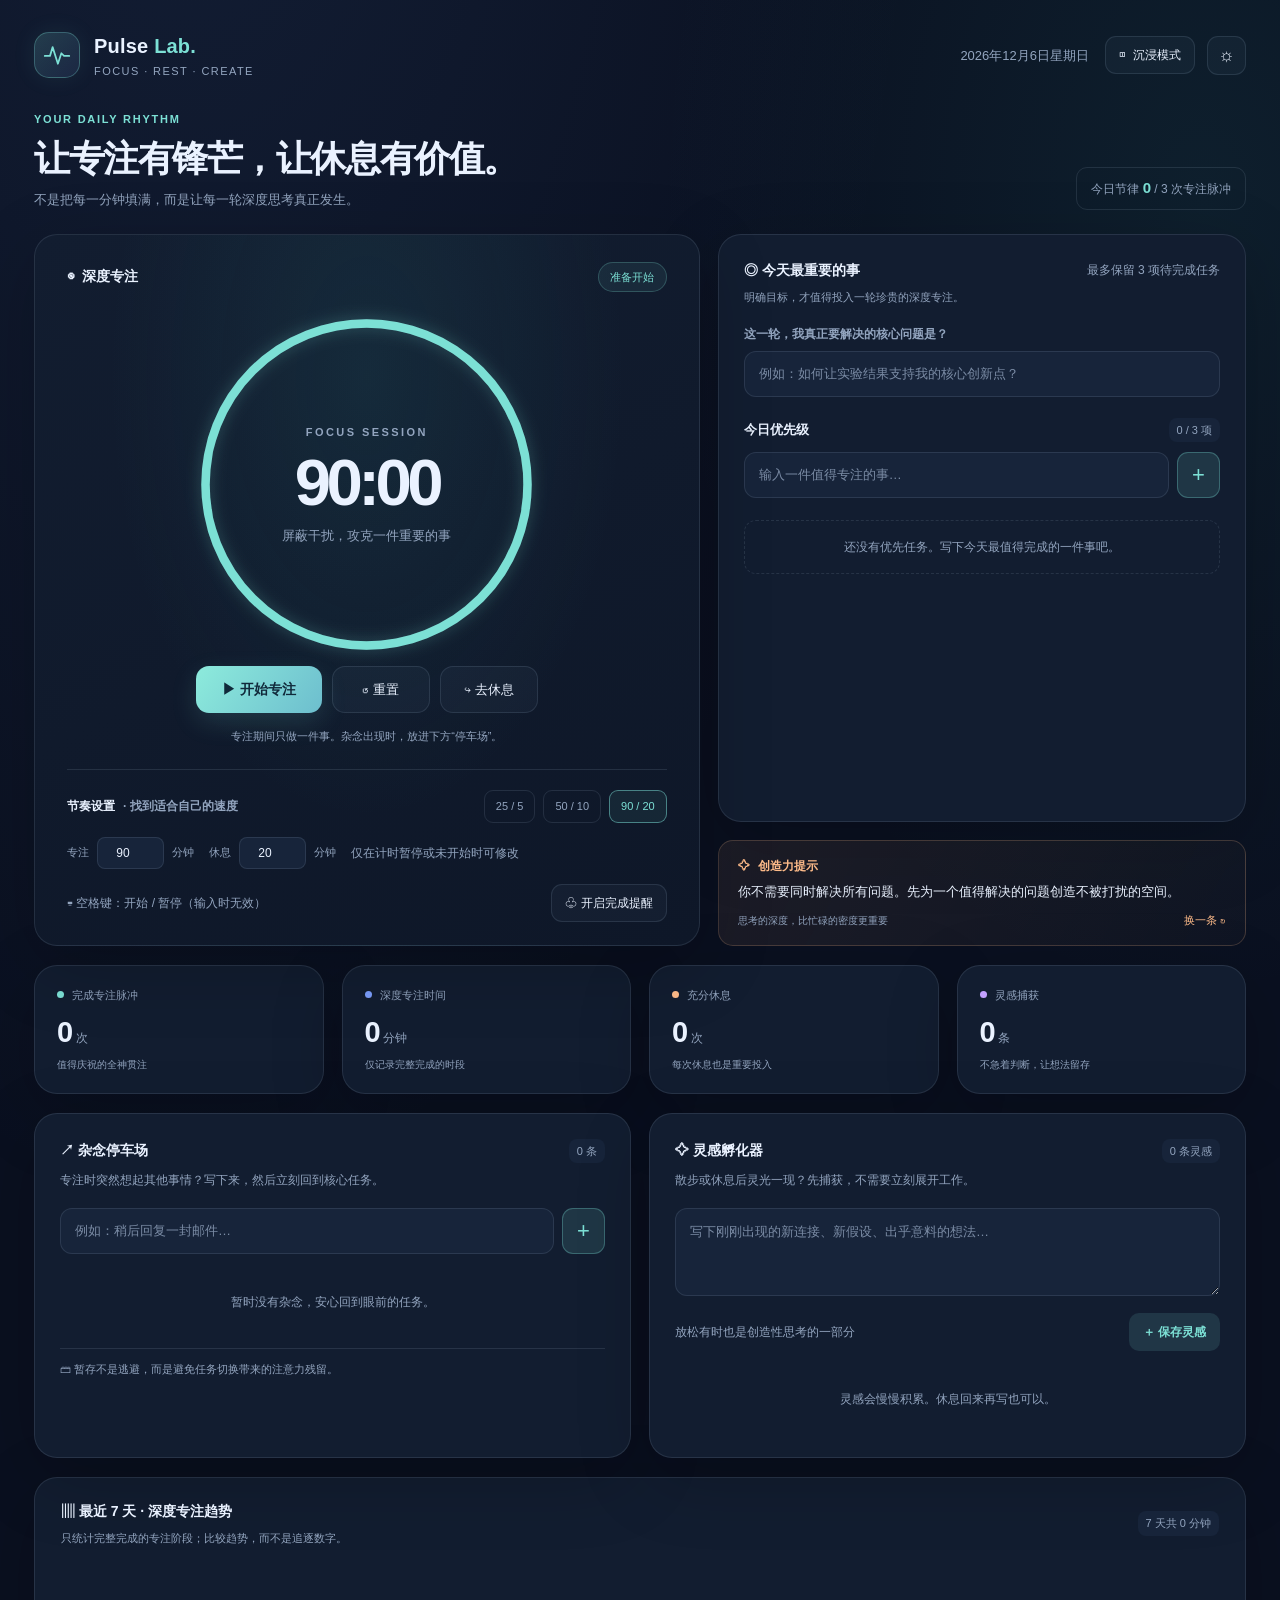
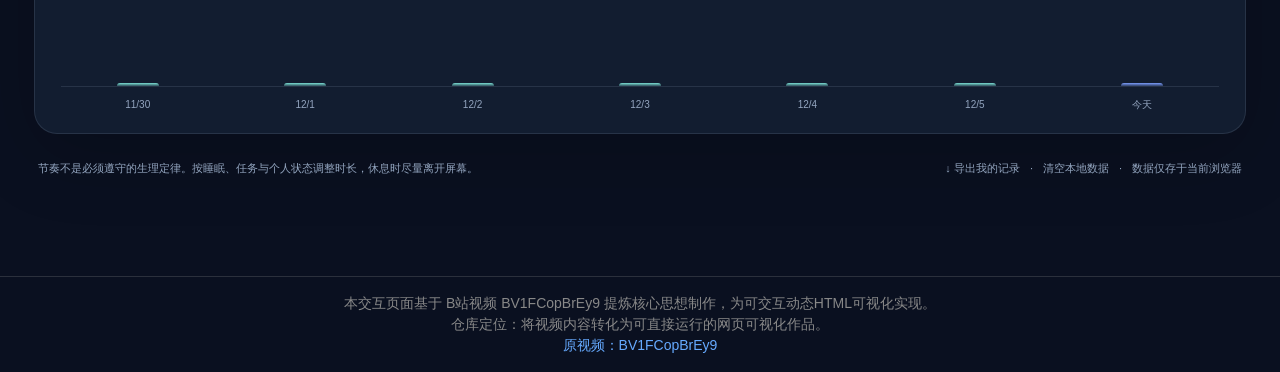
==== commit 55a4a84d: "Add informational section about the interactive page Added a div for interactive page information an" ====
--- a/attention_control_pulse.html
+++ b/attention_control_pulse.html
@@ -293,5 +293,11 @@
   restore();renderEverything();setupDate();if('Notification' in window&&Notification.permission==='granted')$('notifyBtn').textContent='♧ 系统通知已开';setInterval(updateTimer,350);
 })();
 </script>
+  <div style="margin-top:40px; padding:16px; border-top:1px solid #88888844; font-size:14px; color:#888; text-align:center;">
+本交互页面基于 B站视频 BV1FCopBrEy9 提炼核心思想制作，为可交互动态HTML可视化实现。<br>
+仓库定位：将视频内容转化为可直接运行的网页可视化作品。
+<br>
+<a target="_blank" href="https://www.bilibili.com/video/BV1FCopBrEy9/" style="color:#66aaff;text-decoration:none;">原视频：BV1FCopBrEy9</a>
+</div>
 </body>
 </html>
